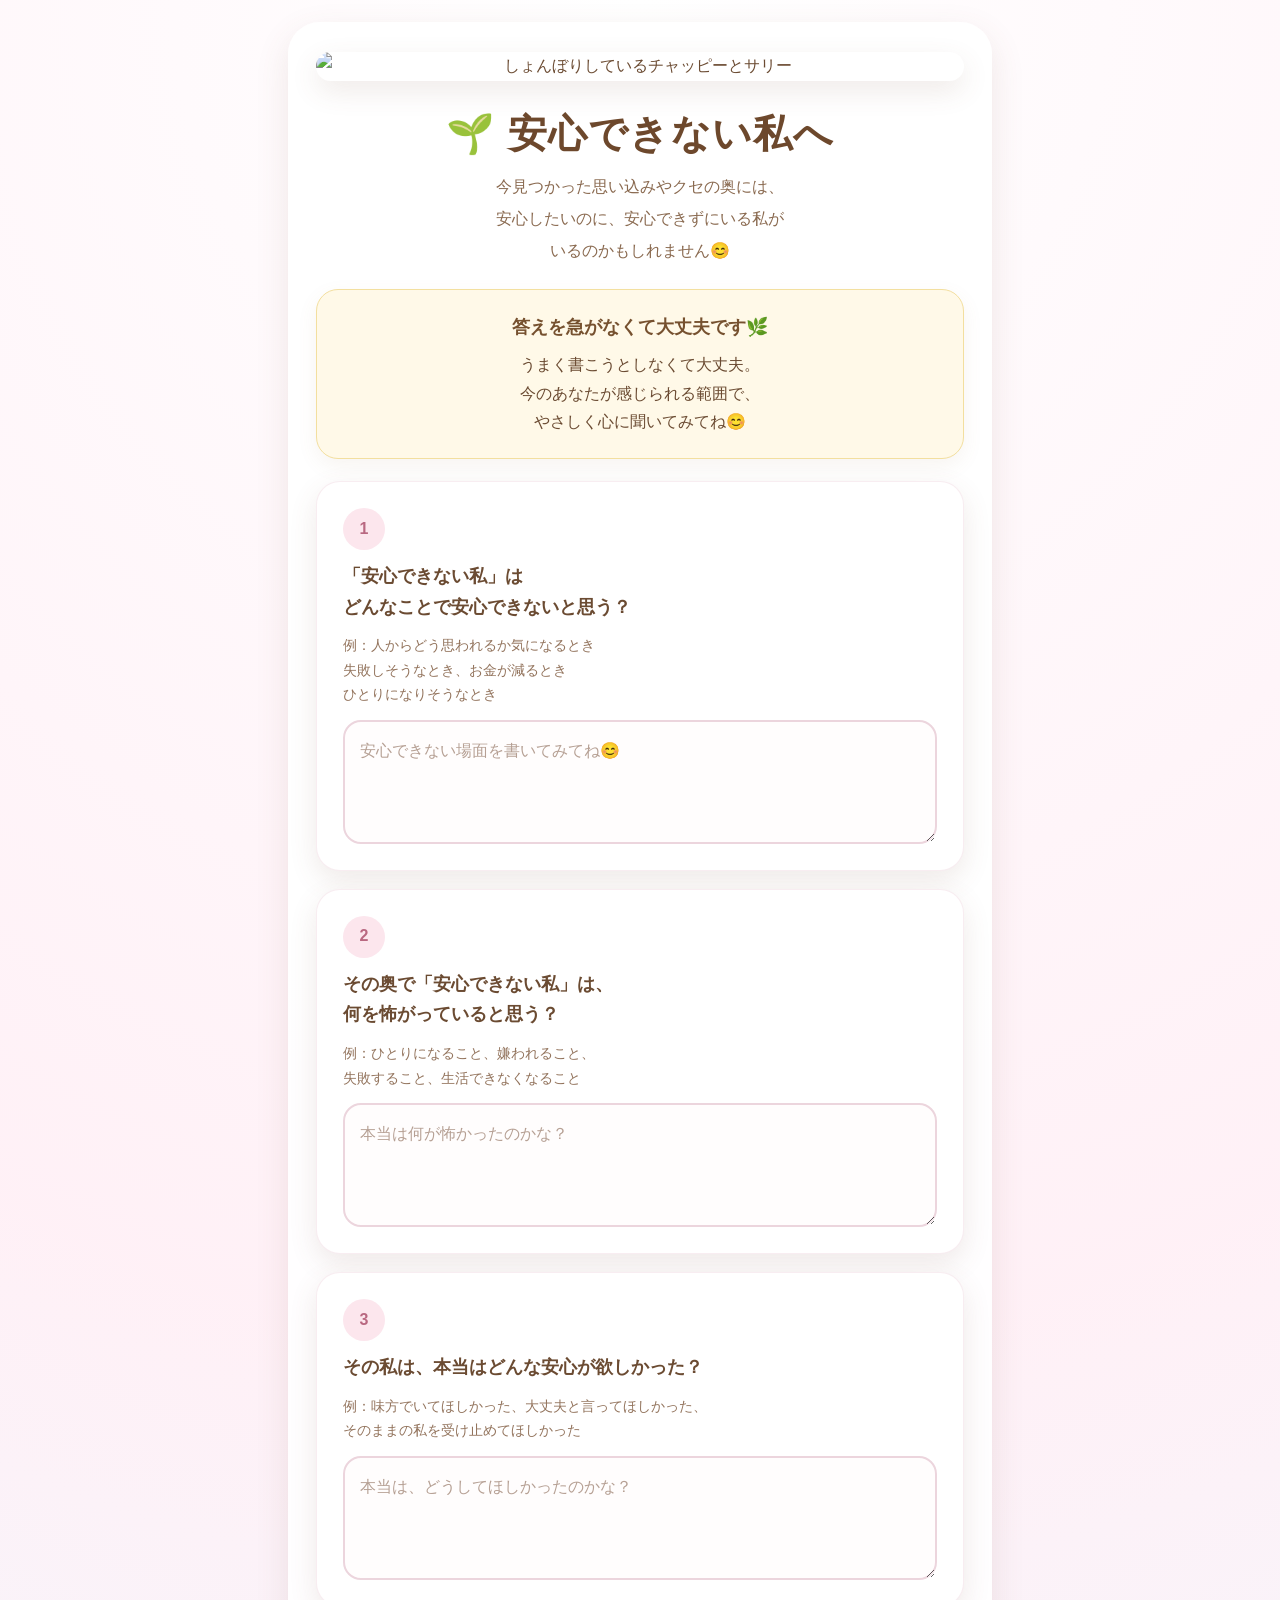
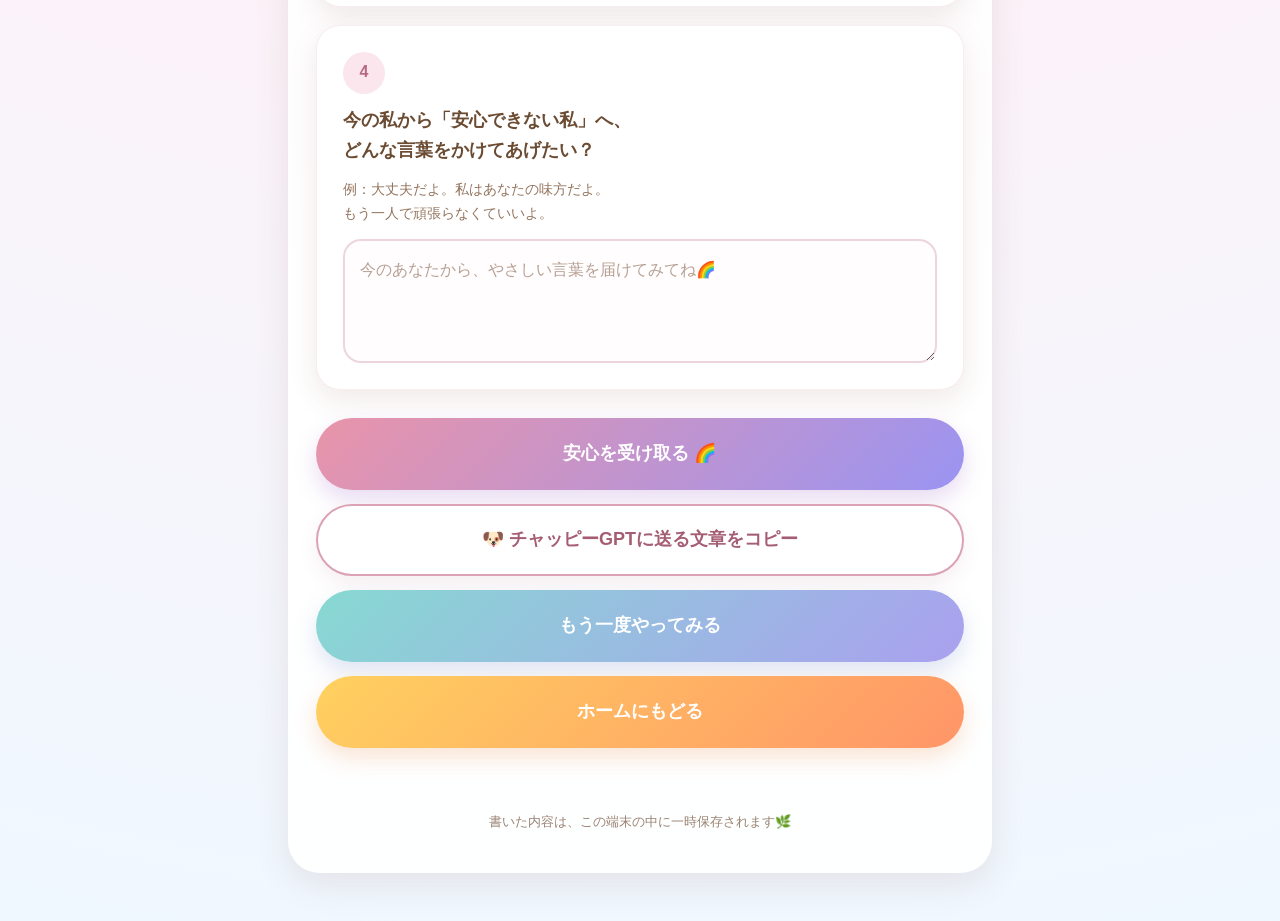
==== anshin-me.html @ ad9b8038 "Add files via upload" ====
<!DOCTYPE html>
<html lang="ja">
<head>
  <meta charset="UTF-8">

  <meta
    name="viewport"
    content="width=device-width, initial-scale=1, viewport-fit=cover"
  >

  <title>安心できない私へ｜安心にもどるナビ</title>

  <style>
    * {
      box-sizing: border-box;
    }

    :root {
      --brown: #6b4b32;
      --brown-light: #8a6a50;
      --card-bg: rgba(255, 255, 255, 0.96);
      --cream: #fff9e8;
      --cream-border: #f3df9f;
      --pink: #e994a9;
      --purple: #9a94f2;
      --green: #799667;
      --shadow: 0 10px 28px rgba(126, 84, 64, 0.12);
    }

    html {
      scroll-behavior: smooth;
    }

    body {
      margin: 0;
      min-height: 100vh;
      font-family:
        "Hiragino Kaku Gothic ProN",
        "Yu Gothic",
        "Meiryo",
        sans-serif;
      color: var(--brown);
      background:
        radial-gradient(
          circle at top,
          rgba(255, 255, 255, 0.96),
          rgba(255, 240, 246, 0.97) 52%,
          rgba(239, 248, 255, 0.98)
        );
      line-height: 1.8;
    }

    button,
    textarea {
      font: inherit;
    }

    .page {
      width: min(100%, 760px);
      margin: 0 auto;
      padding:
        max(22px, env(safe-area-inset-top))
        16px
        max(48px, env(safe-area-inset-bottom));
    }

    .main-card {
      width: 100%;
      padding: 22px 18px 34px;
      background: var(--card-bg);
      border-radius: 32px;
      box-shadow: 0 12px 34px rgba(126, 84, 64, 0.12);
    }

    .hero {
      text-align: center;
      margin-bottom: 22px;
    }

    .hero-image,
    .ending-image {
      display: block;
      width: 100%;
      border-radius: 26px;
      box-shadow: var(--shadow);
      object-fit: cover;
    }

    .hero-image {
      max-height: 480px;
    }

    h1 {
      margin: 26px 0 10px;
      font-size: clamp(27px, 7vw, 39px);
      line-height: 1.4;
      letter-spacing: 0.03em;
      color: #6d482c;
    }

    .lead {
      margin: 0 auto;
      max-width: 650px;
      font-size: 16px;
      color: var(--brown-light);
      line-height: 2;
    }

    .message-box {
      margin: 22px 0;
      padding: 21px 18px;
      text-align: center;
      background: var(--cream);
      border: 1px solid var(--cream-border);
      border-radius: 22px;
      box-shadow: 0 7px 20px rgba(156, 118, 72, 0.08);
    }

    .message-box strong {
      display: block;
      margin-bottom: 7px;
      font-size: 18px;
      color: #76512f;
    }

    .question-card {
      margin: 18px 0;
      padding: 22px 18px;
      background: #fff;
      border: 1px solid rgba(223, 175, 190, 0.22);
      border-radius: 24px;
      box-shadow: var(--shadow);
    }

    .question-number {
      display: inline-flex;
      align-items: center;
      justify-content: center;
      min-width: 42px;
      height: 42px;
      margin-bottom: 11px;
      border-radius: 50%;
      background: #fce6ed;
      color: #b96881;
      font-weight: 700;
    }

    .question-card label {
      display: block;
      margin-bottom: 11px;
      font-size: 18px;
      font-weight: 700;
      line-height: 1.7;
    }

    .hint {
      margin: 0 0 13px;
      color: #93745d;
      font-size: 14px;
      line-height: 1.75;
    }

    textarea {
      display: block;
      width: 100%;
      min-height: 124px;
      resize: vertical;
      border: 2px solid #ecd5dd;
      border-radius: 18px;
      padding: 15px;
      color: var(--brown);
      background: #fffdfd;
      outline: none;
      line-height: 1.7;
      transition:
        border-color 0.2s ease,
        box-shadow 0.2s ease;
    }

    textarea:focus {
      border-color: #dda2b5;
      box-shadow: 0 0 0 4px rgba(221, 162, 181, 0.14);
    }

    textarea::placeholder {
      color: #b6a094;
    }

    /* 4つのボタンを縦一列 */
    .button-list {
      display: flex;
      flex-direction: column;
      gap: 14px;
      margin-top: 28px;
    }

    .main-button,
    .copy-button,
    .retry-button,
    .home-button {
      display: block;
      width: 100%;
      min-height: 72px;
      appearance: none;
      border-radius: 999px;
      padding: 17px 18px;
      font-size: 18px;
      font-weight: 700;
      line-height: 1.5;
      cursor: pointer;
      transition:
        transform 0.15s ease,
        box-shadow 0.15s ease;
    }

    .main-button {
      border: none;
      color: #fff;
      background:
        linear-gradient(
          135deg,
          var(--pink),
          var(--purple)
        );
      box-shadow: 0 10px 22px rgba(173, 126, 210, 0.28);
    }

    .copy-button {
      border: 2px solid #dca2b3;
      color: #a55d73;
      background: #fff;
      box-shadow: 0 8px 18px rgba(185, 121, 143, 0.12);
    }

    .retry-button {
      border: none;
      color: #fff;
      background: linear-gradient(135deg, #87d9d2, #aaa0ef);
      box-shadow: 0 10px 22px rgba(127, 150, 210, 0.25);
    }

    .home-button {
      border: none;
      color: #fff;
      background: linear-gradient(135deg, #ffd15f, #ff9568);
      box-shadow: 0 10px 22px rgba(239, 153, 92, 0.25);
    }

    .main-button:active,
    .copy-button:active,
    .retry-button:active,
    .home-button:active {
      transform: scale(0.98);
    }

    .status {
      min-height: 30px;
      margin-top: 12px;
      text-align: center;
      font-weight: 700;
      color: var(--green);
    }

    .ending {
      display: none;
      margin-top: 30px;
      animation: fadeIn 0.65s ease;
    }

    .ending.show {
      display: block;
    }

    .ending-card {
      margin-top: 20px;
      padding: 24px 19px;
      text-align: center;
      background: #fff;
      border-radius: 24px;
      box-shadow: var(--shadow);
    }

    .ending-card h2 {
      margin: 0 0 12px;
      font-size: 25px;
      color: #6a492e;
    }

    .ending-card p {
      margin: 7px 0;
    }

    .affirmation {
      margin-top: 18px;
      padding: 17px;
      background: #fff8dd;
      border-radius: 18px;
      font-weight: 700;
      color: #76512f;
      line-height: 1.9;
    }

    .small-note {
      margin: 20px 0 0;
      font-size: 13px;
      color: #9a8373;
      text-align: center;
    }

    @keyframes fadeIn {
      from {
        opacity: 0;
        transform: translateY(14px);
      }

      to {
        opacity: 1;
        transform: translateY(0);
      }
    }

    @media (min-width: 700px) {
      .page {
        padding-left: 28px;
        padding-right: 28px;
      }

      .main-card {
        padding: 30px 28px 40px;
      }

      .question-card {
        padding: 26px;
      }
    }

    @media (max-width: 420px) {
      .main-card {
        padding: 18px 14px 30px;
      }

      .main-button,
      .copy-button,
      .retry-button,
      .home-button {
        min-height: 68px;
        padding: 15px 12px;
        font-size: 17px;
      }
    }
  </style>
</head>

<body>
  <main class="page">
    <div class="main-card">

      <section class="hero">
        <img
          class="hero-image"
          src="https://raw.githubusercontent.com/Chappy-Sally/chappy-sally-images/main/anshin/cs_Syonbori.png"
          alt="しょんぼりしているチャッピーとサリー"
        >

        <h1>🌱 安心できない私へ</h1>

        <p class="lead">
          今見つかった思い込みやクセの奥には、<br>
          安心したいのに、安心できずにいる私が<br>
          いるのかもしれません😊
        </p>
      </section>

      <div class="message-box">
        <strong>答えを急がなくて大丈夫です🌿</strong>

        うまく書こうとしなくて大丈夫。<br>
        今のあなたが感じられる範囲で、<br>
        やさしく心に聞いてみてね😊
      </div>

      <section class="question-card">
        <div class="question-number">1</div>

        <label for="belief">
          「安心できない私」は<br>
           どんなことで安心できないと思う？
        </label>

        <p class="hint">
          例：人からどう思われるか気になるとき<br>
          失敗しそうなとき、お金が減るとき<br>
          ひとりになりそうなとき
        </p>

        <textarea
          id="belief"
          placeholder="安心できない場面を書いてみてね😊"
        ></textarea>
      </section>

      <section class="question-card">
        <div class="question-number">2</div>

        <label for="fear">
          その奥で「安心できない私」は、<br>
          何を怖がっていると思う？
        </label>

        <p class="hint">
          例：ひとりになること、嫌われること、<br>
          失敗すること、生活できなくなること
        </p>

        <textarea
          id="fear"
          placeholder="本当は何が怖かったのかな？"
        ></textarea>
      </section>

      <section class="question-card">
        <div class="question-number">3</div>

        <label for="wantedSafety">
          その私は、本当はどんな安心が欲しかった？
        </label>

        <p class="hint">
          例：味方でいてほしかった、大丈夫と言ってほしかった、<br>
          そのままの私を受け止めてほしかった
        </p>

        <textarea
          id="wantedSafety"
          placeholder="本当は、どうしてほしかったのかな？"
        ></textarea>
      </section>

      <section class="question-card">
        <div class="question-number">4</div>

        <label for="kindWords">
          今の私から「安心できない私」へ、<br>
          どんな言葉をかけてあげたい？
        </label>

        <p class="hint">
          例：大丈夫だよ。私はあなたの味方だよ。<br>
          もう一人で頑張らなくていいよ。
        </p>

        <textarea
          id="kindWords"
          placeholder="今のあなたから、やさしい言葉を届けてみてね🌈"
        ></textarea>
      </section>

      <!-- 4つのボタン -->
      <div class="button-list">

        <button
          type="button"
          class="main-button"
          id="completeButton"
        >
          安心を受け取る 🌈
        </button>

        <button
          type="button"
          class="copy-button"
          id="copyButton"
        >
          🐶 チャッピーGPTに送る文章をコピー
        </button>

        <button
          type="button"
          class="retry-button"
          id="clearButton"
        >
          もう一度やってみる
        </button>

        <button
          type="button"
          class="home-button"
          id="homeButton"
        >
          ホームにもどる
        </button>

      </div>

      <div
        class="status"
        id="status"
        aria-live="polite"
      ></div>

      <section
        class="ending"
        id="ending"
      >
        <img
          class="ending-image"
          src="https://raw.githubusercontent.com/Chappy-Sally/chappy-sally-images/main/anshin/cs_Suyasuya.png"
          alt="安心して眠るチャッピーとサリー"
        >

        <div class="ending-card">
          <h2>🌈 安心できた私へ</h2>

          <p>
            よくここまで心を見つめてきたね😊
          </p>

          <p>
            思い込みやクセを責めなくて大丈夫。
          </p>

          <p>
            その奥には、ただ<br>
            <strong>本当は安心したかった私</strong>がいただけ🌱
          </p>

          <p>
            今日からは、その私に<br>
            「大丈夫だよ」と<br>
            やさしく声をかけてあげよう。
          </p>

          <div class="affirmation">
            私は大丈夫😊<br>
            私は私の味方。<br>
            安心して、一歩ずつ進んでいい🌈
          </div>
        </div>
      </section>

      <p class="small-note">
        書いた内容は、この端末の中に一時保存されます🌿
      </p>

    </div>
  </main>

  <script>
    const STORAGE_KEY = "anshinMeAnswers";

    const fields = {
      belief: document.getElementById("belief"),
      fear: document.getElementById("fear"),
      wantedSafety: document.getElementById("wantedSafety"),
      kindWords: document.getElementById("kindWords")
    };

    const ending = document.getElementById("ending");
    const status = document.getElementById("status");
    const completeButton = document.getElementById("completeButton");
    const copyButton = document.getElementById("copyButton");
    const clearButton = document.getElementById("clearButton");
    const homeButton = document.getElementById("homeButton");

    function getAnswers() {
      return {
        belief: fields.belief.value.trim(),
        fear: fields.fear.value.trim(),
        wantedSafety: fields.wantedSafety.value.trim(),
        kindWords: fields.kindWords.value.trim()
      };
    }

    function saveAnswers() {
      try {
        localStorage.setItem(
          STORAGE_KEY,
          JSON.stringify(getAnswers())
        );
      } catch (error) {
        console.warn("保存できませんでした。", error);
      }
    }

    function loadAnswers() {
      try {
        const saved = localStorage.getItem(STORAGE_KEY);

        if (!saved) {
          return;
        }

        const answers = JSON.parse(saved);

        fields.belief.value = answers.belief || "";
        fields.fear.value = answers.fear || "";
        fields.wantedSafety.value = answers.wantedSafety || "";
        fields.kindWords.value = answers.kindWords || "";
      } catch (error) {
        console.warn("保存内容を読み込めませんでした。", error);
      }
    }

    function createCopyText() {
      const answers = getAnswers();

      return `安心できない私に会いに行ってみたよ🌿

【 私は、どんなことで安心できないと思う？】
${answers.belief || "（まだ思いつかない）"}

【その奥で、安心できない私が怖がっていること】
${answers.fear || "（まだ思いつかない）"}

【本当は欲しかった安心】
${answers.wantedSafety || "（まだ思いつかない）"}

【今の私からかけてあげたい言葉】
${answers.kindWords || "（まだ思いつかない）"}

思い込みやクセを責めるのではなく、
その奥にいる「本当は安心したかった私」に寄り添いながら、
やさしく安心に戻るお手伝いをしてください😊🌈`;
    }

    async function copyAnswers() {
      saveAnswers();

      try {
        await navigator.clipboard.writeText(createCopyText());
        showStatus("文章をコピーしました😊");
      } catch (error) {
        const temp = document.createElement("textarea");

        temp.value = createCopyText();
        temp.style.position = "fixed";
        temp.style.opacity = "0";

        document.body.appendChild(temp);
        temp.select();
        document.execCommand("copy");
        temp.remove();

        showStatus("文章をコピーしました😊");
      }
    }

    function showStatus(message) {
      status.textContent = message;

      window.setTimeout(() => {
        status.textContent = "";
      }, 3000);
    }

    function showEnding() {
      saveAnswers();
      ending.classList.add("show");

      window.setTimeout(() => {
        ending.scrollIntoView({
          behavior: "smooth",
          block: "start"
        });
      }, 100);

      showStatus("安心を受け取りました🌈");
    }

    function clearAnswers() {
      const shouldClear = window.confirm(
        "入力した内容を消して、もう一度はじめますか？"
      );

      if (!shouldClear) {
        return;
      }

      Object.values(fields).forEach((field) => {
        field.value = "";
      });

      localStorage.removeItem(STORAGE_KEY);
      ending.classList.remove("show");

      window.scrollTo({
        top: 0,
        behavior: "smooth"
      });

      showStatus("最初から始められます🌿");
    }

    function goHome() {
      window.location.href = "index.html";
    }

    Object.values(fields).forEach((field) => {
      field.addEventListener("input", saveAnswers);
    });

    completeButton.addEventListener("click", showEnding);
    copyButton.addEventListener("click", copyAnswers);
    clearButton.addEventListener("click", clearAnswers);
    homeButton.addEventListener("click", goHome);

    loadAnswers();
  </script>
</body>
</html>
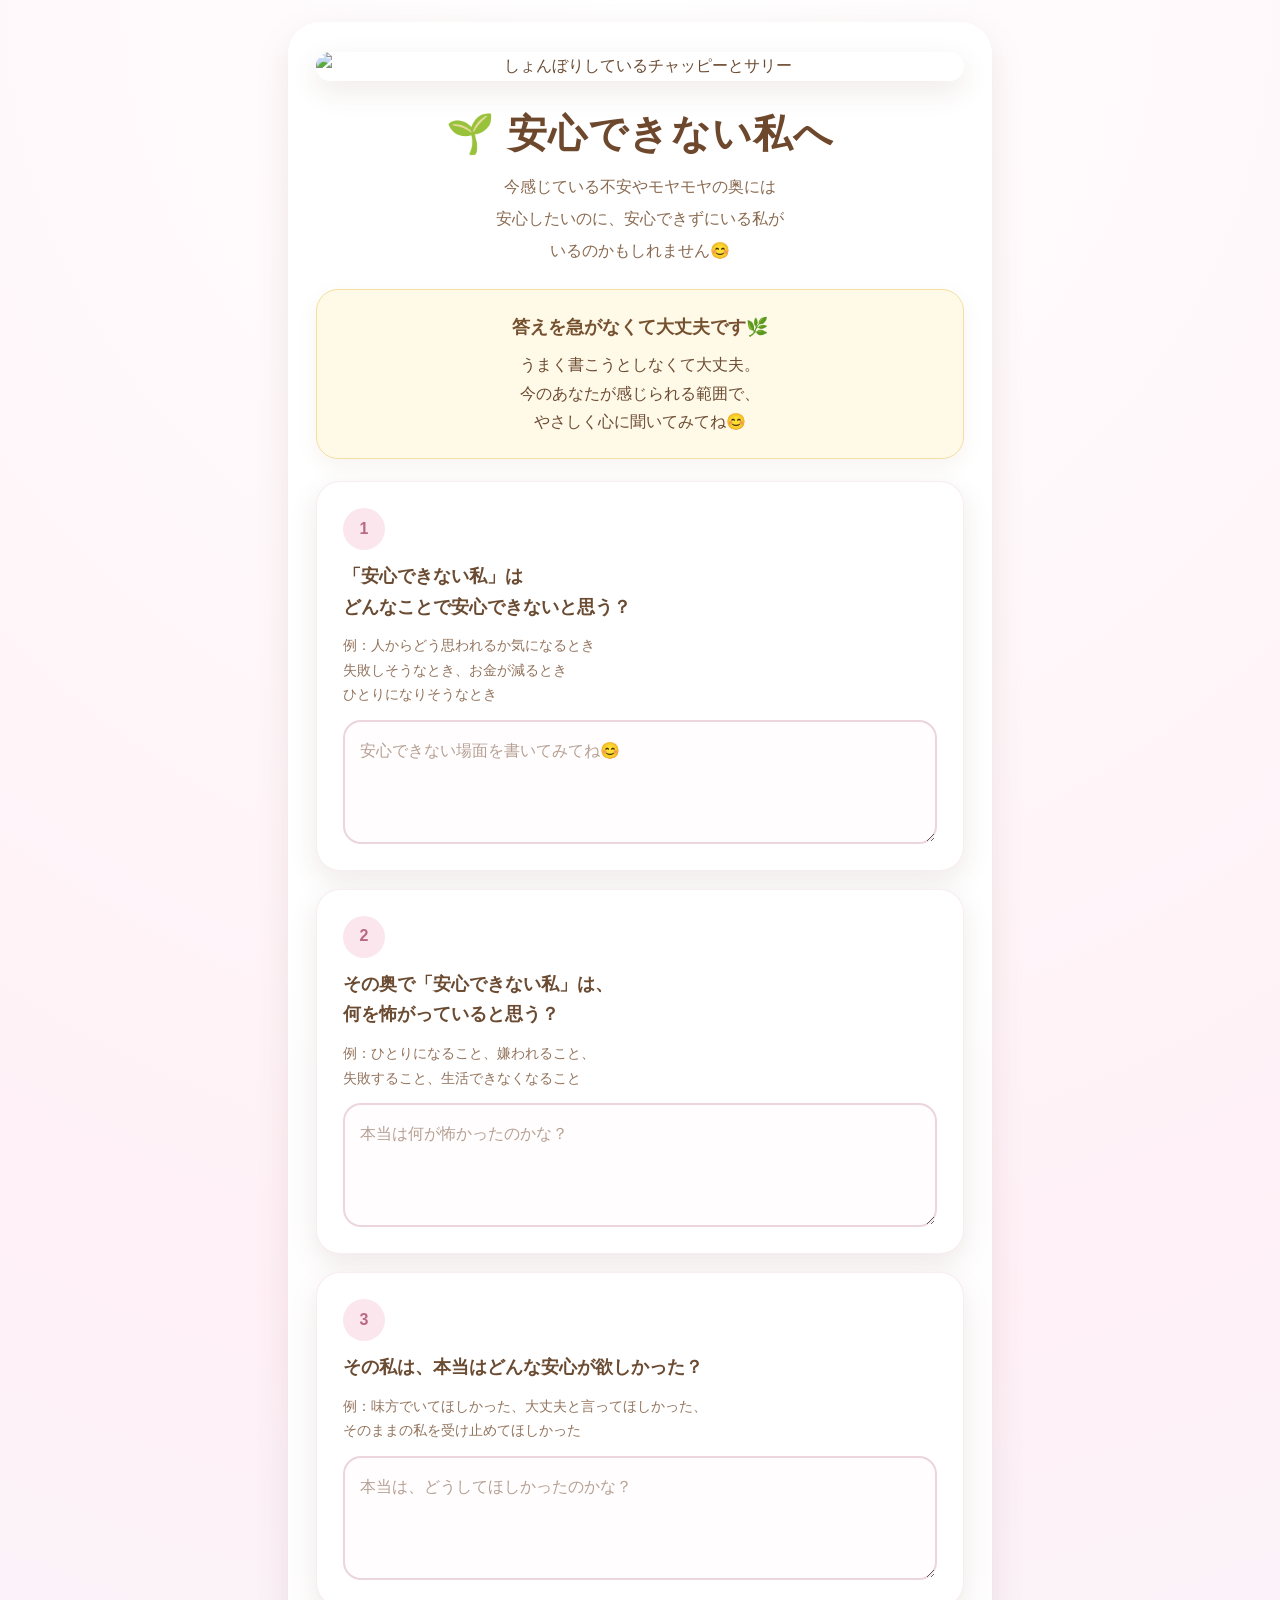
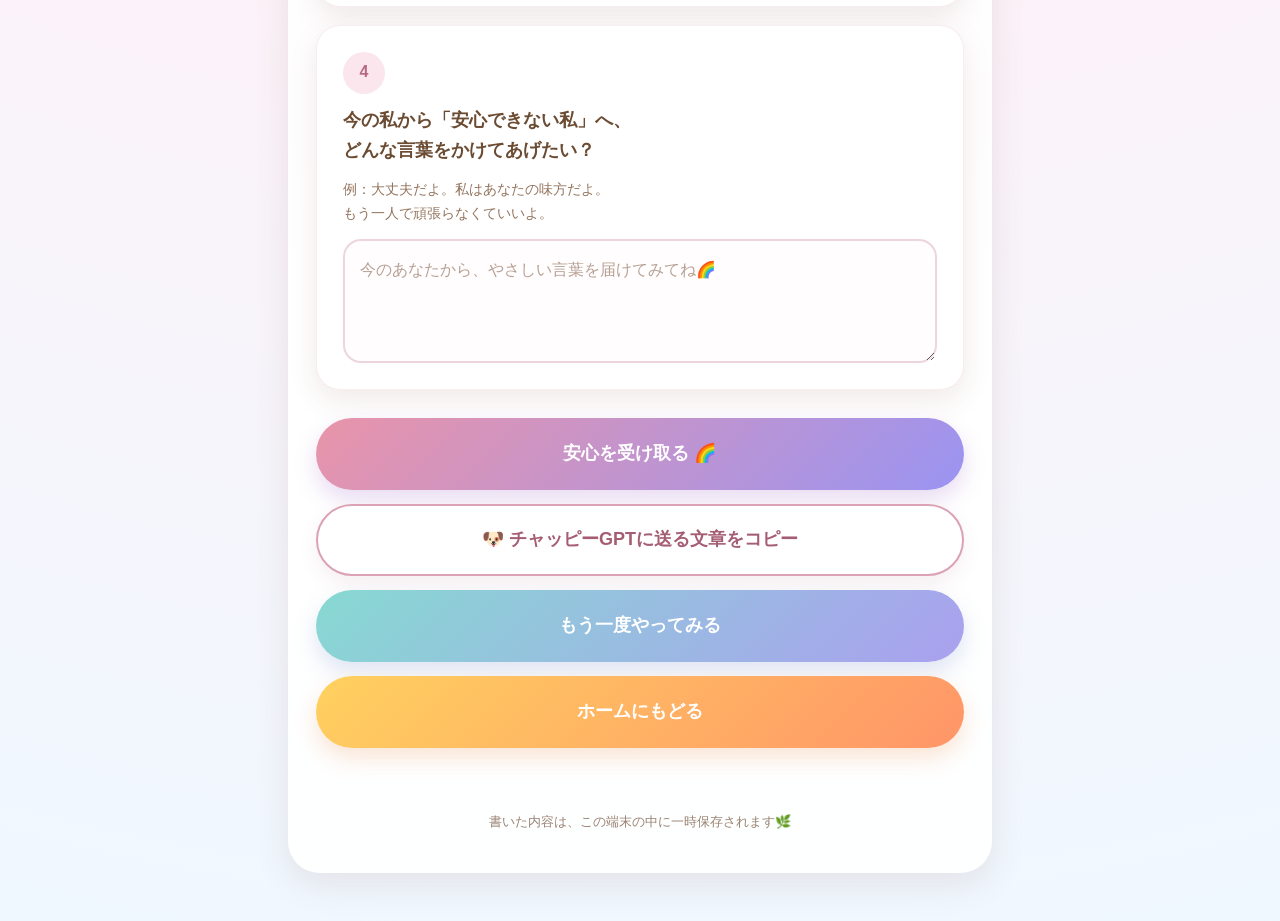
==== commit f4739ba0: "Update text in anshin-me.html for clarity" ====
--- a/anshin-me.html
+++ b/anshin-me.html
@@ -365,7 +365,7 @@
         <h1>🌱 安心できない私へ</h1>
 
         <p class="lead">
-          今見つかった思い込みやクセの奥には、<br>
+          今感じている不安やモヤモヤの奥には<br>
           安心したいのに、安心できずにいる私が<br>
           いるのかもしれません😊
         </p>
